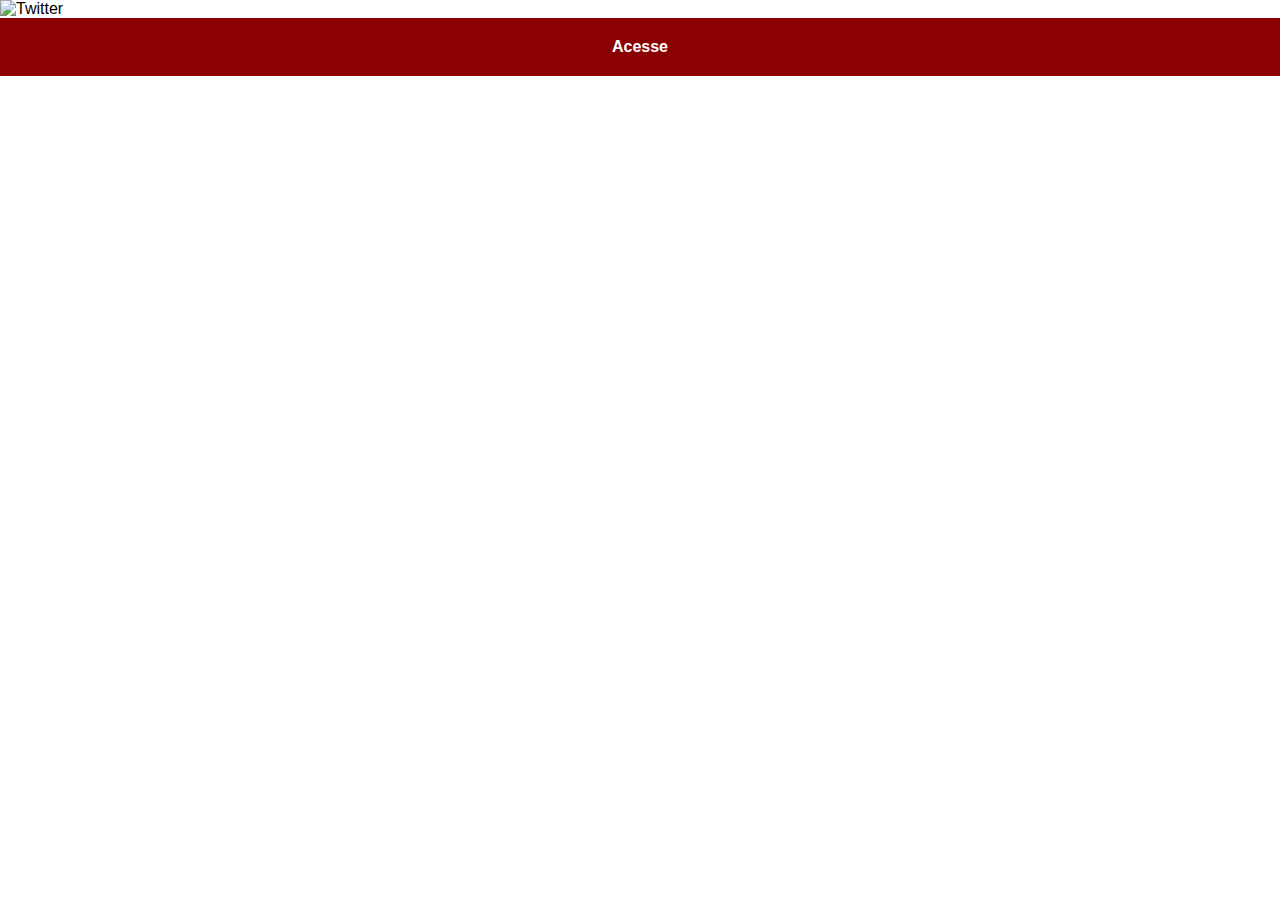
==== twitter.html @ 91b7c7d8 "acrescentando dados" ====
<!DOCTYPE html>
<html lang="pt - br">
<head>
    <meta charset="UTF-8">
    <meta name="viewport" content="width=device-width, initial-scale=1.0">
    <title>Twitter</title>
    <link rel="stylesheet" href="estilos/social.css">
</head>
<body>
    <img src="twitter.html" alt="Twitter">
    <a href="https://twitter.com/guanabara/with_replies" target="_blank">Acesse</a>
</body>
</html>
---- estilos/social.css ----
@charset "UTF - 8";

* {
    margin: 0px;
    padding: 0px;
    font-family: Arial, Helvetica, sans-serif;
    }

    ::-webkit-scrollbar {
    width: 0px;
    height: 0px;
    }

    img {
        width: 100vh;
    }

    a {
    display: block;
    background-color: darkred;
    color: white;
    padding: 20px;
    text-align: center;
    font-weight: bolder;
    text-decoration: none;
    }

    a:hover {
        background-color: red;
    }
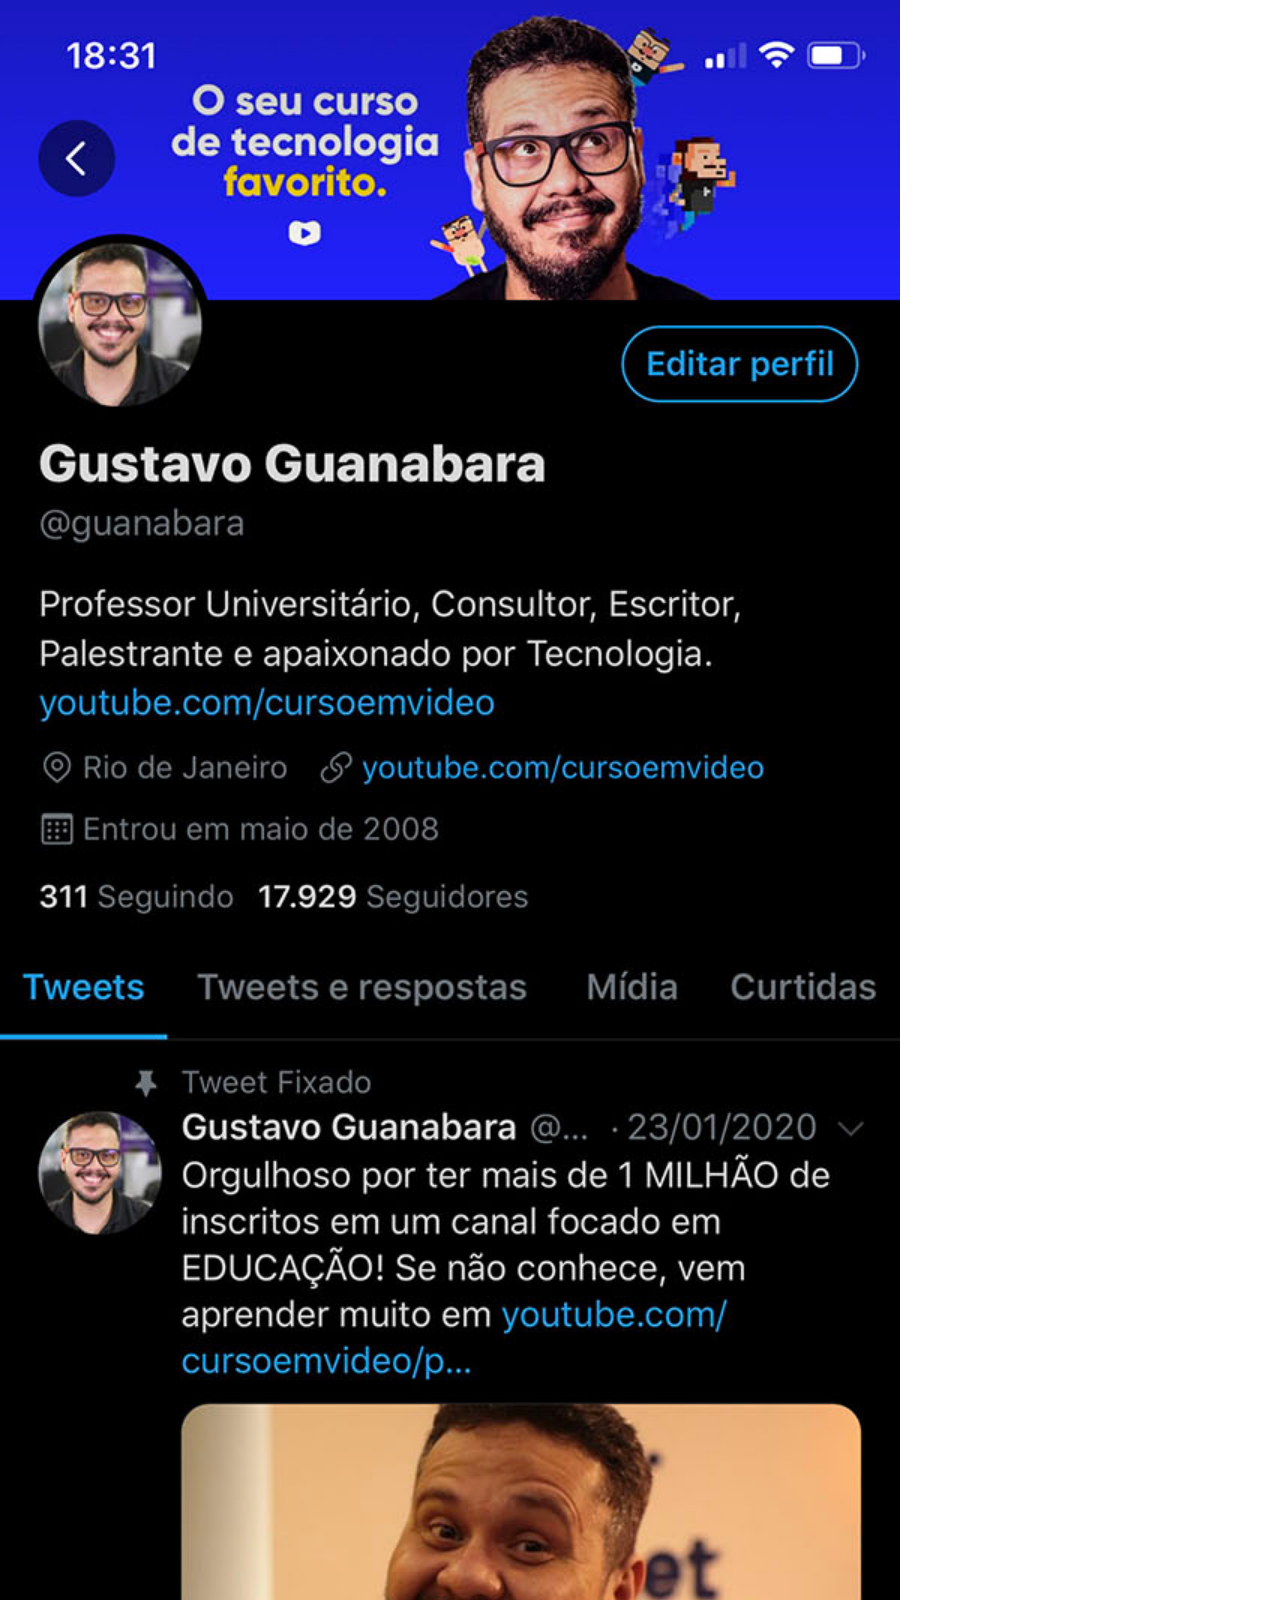
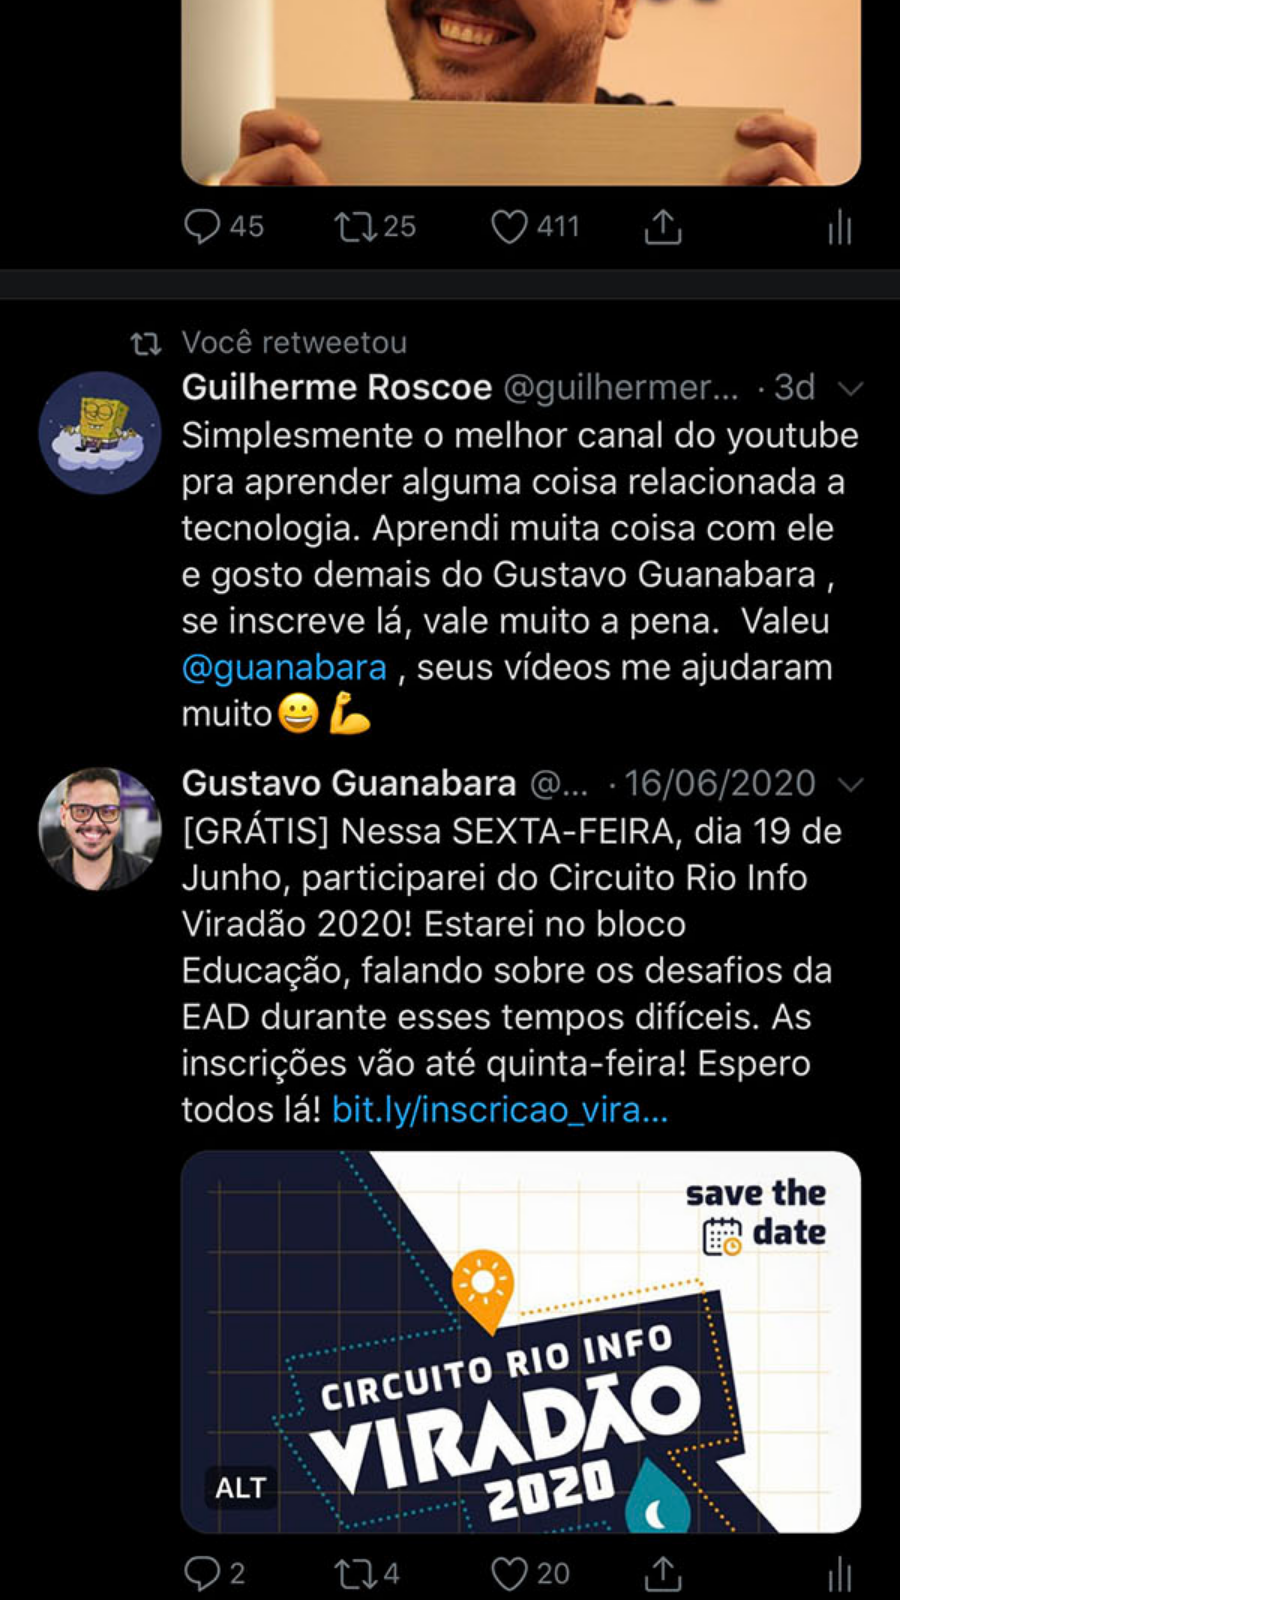
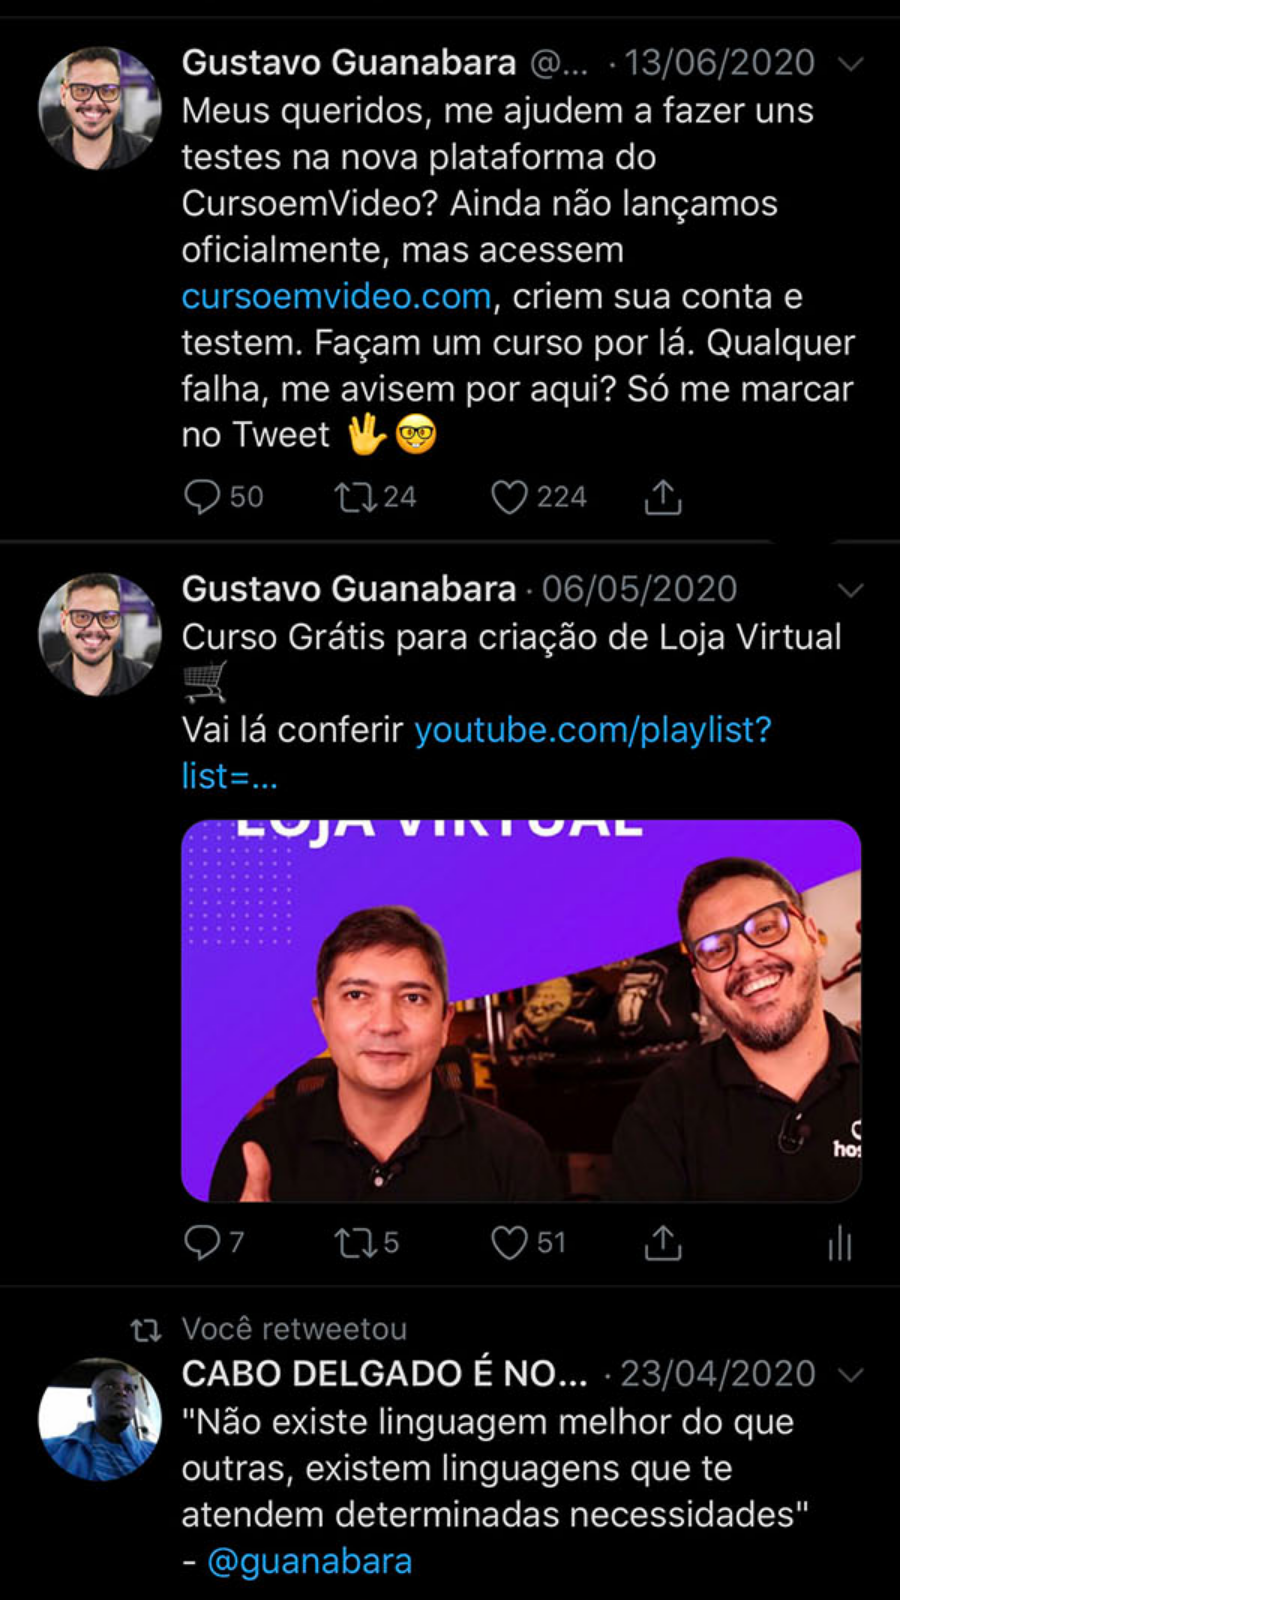
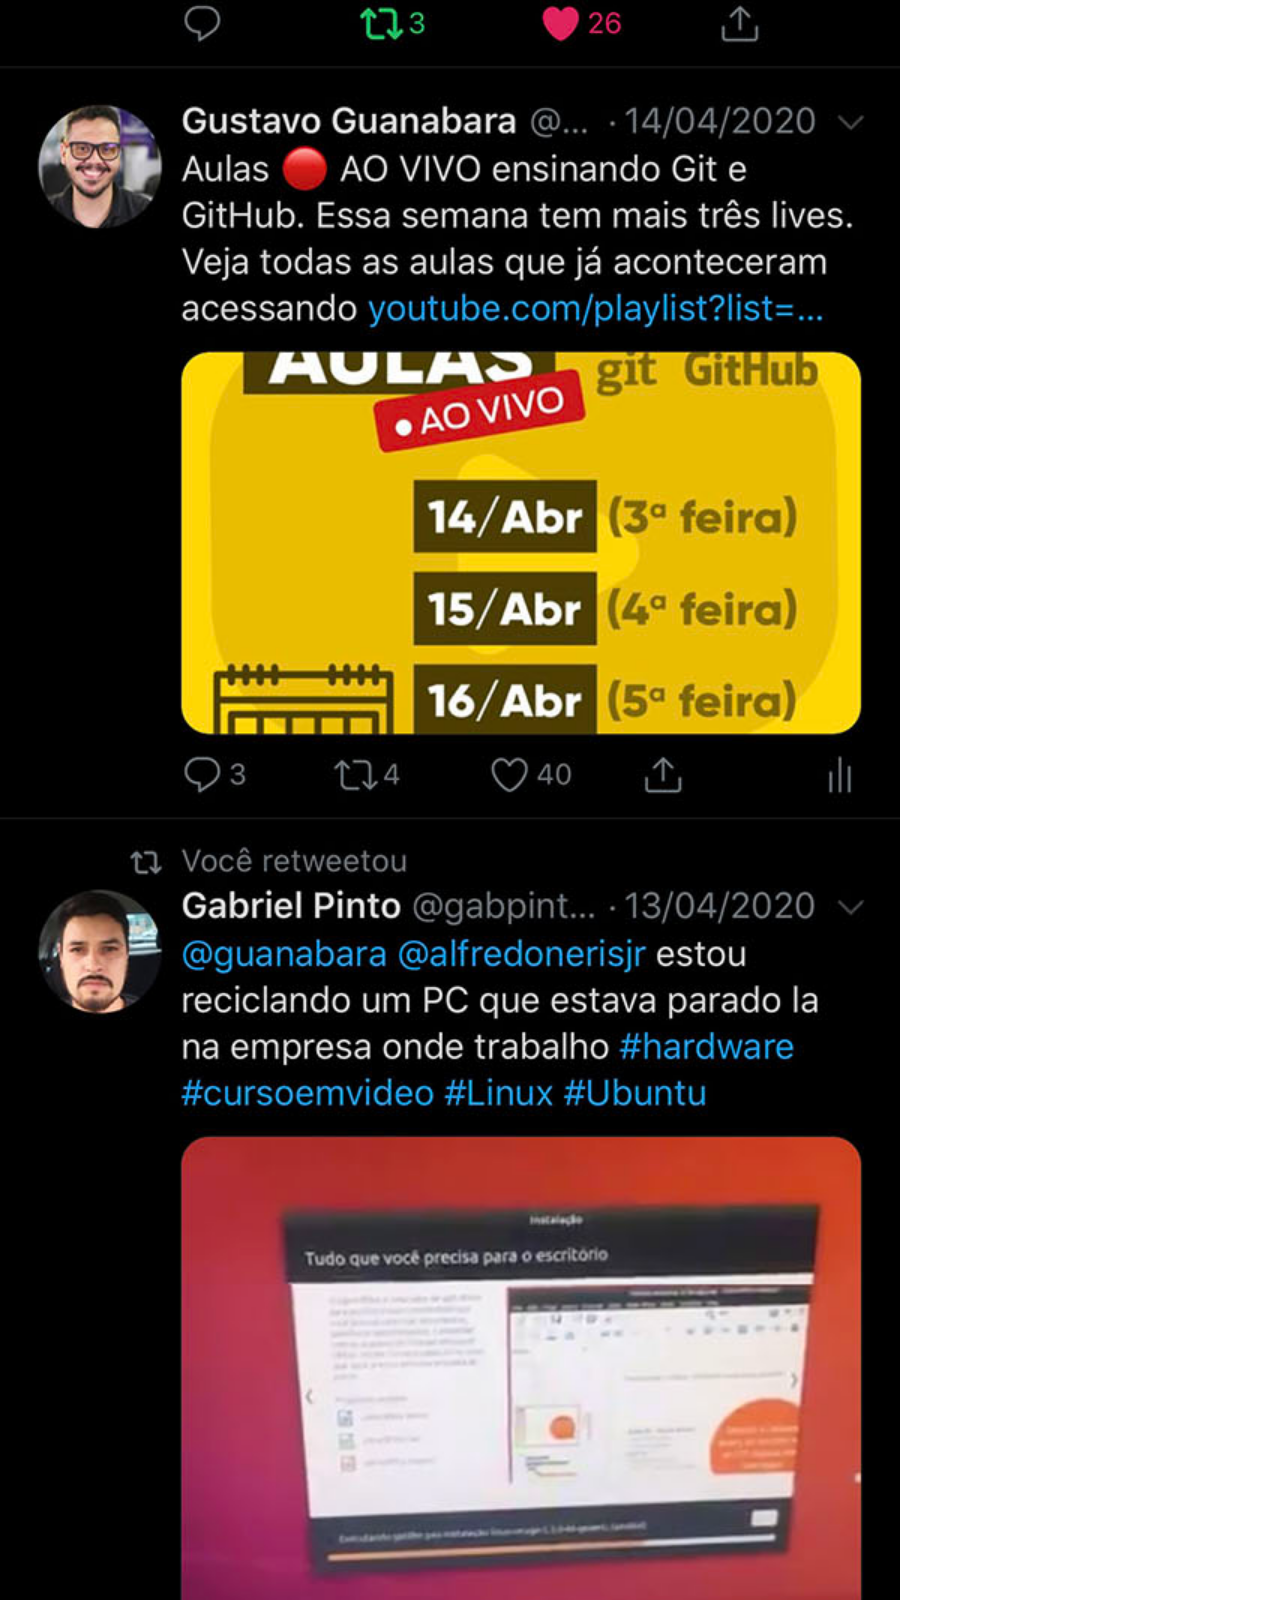
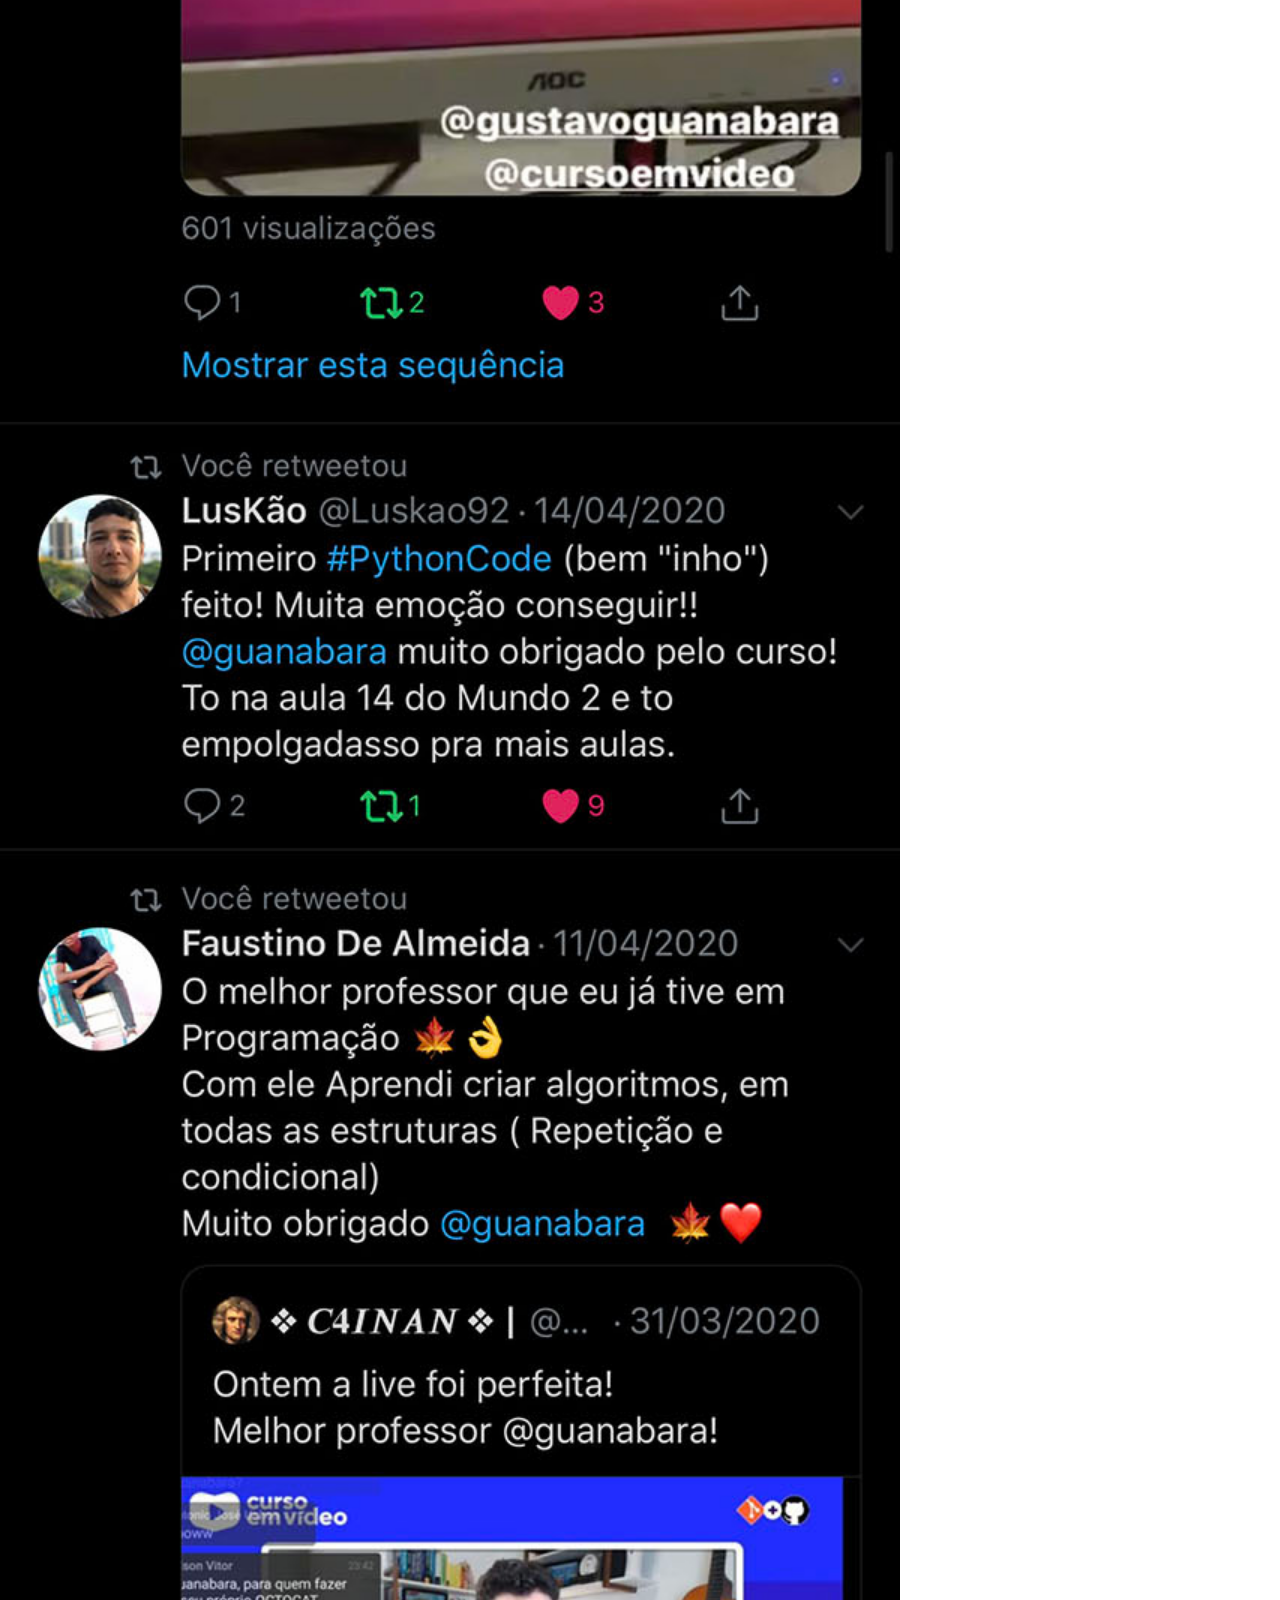
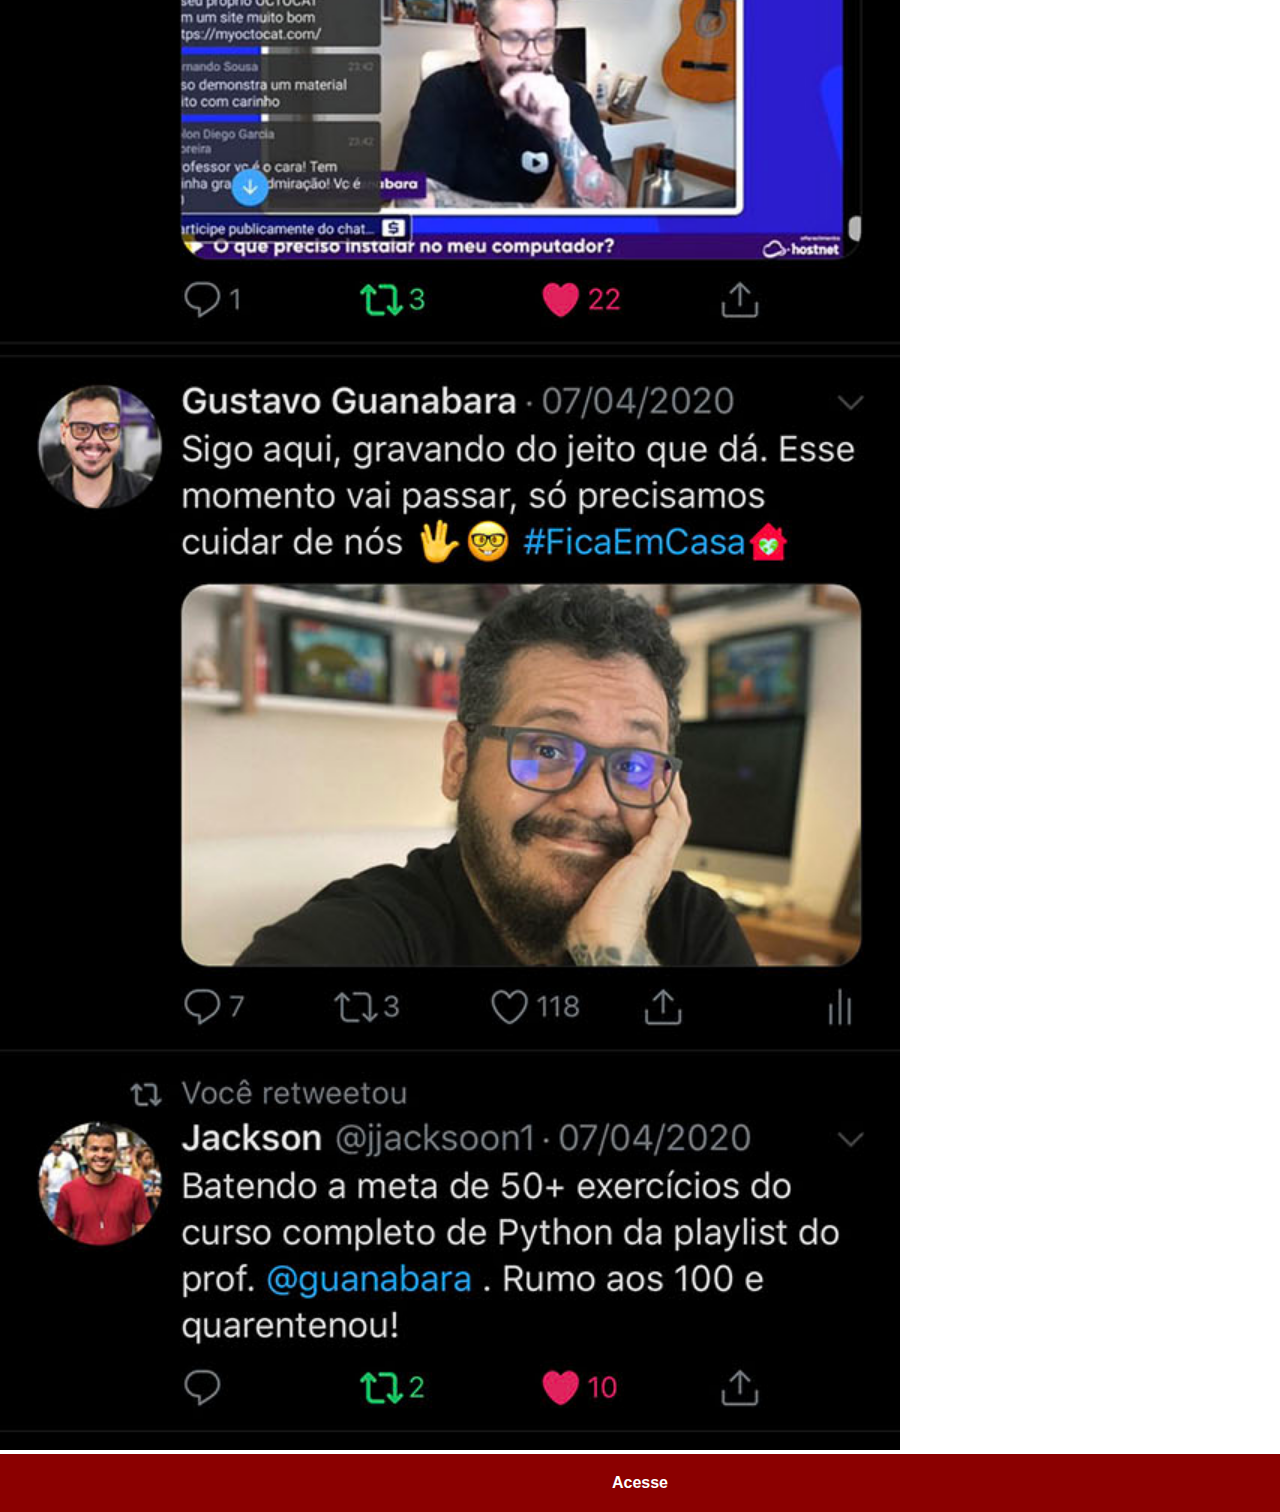
==== commit d2a9da40: "conclusão projeto-social" ====
--- a/twitter.html
+++ b/twitter.html
@@ -7,7 +7,7 @@
     <link rel="stylesheet" href="estilos/social.css">
 </head>
 <body>
-    <img src="twitter.html" alt="Twitter">
-    <a href="https://twitter.com/guanabara/with_replies" target="_blank">Acesse</a>
+    <img src="imagens/tela-twitter.jpg" alt="Twitter">
+    <a href="https://twitter.com/guanabara/" target="_blank">Acesse</a>
 </body>
 </html>